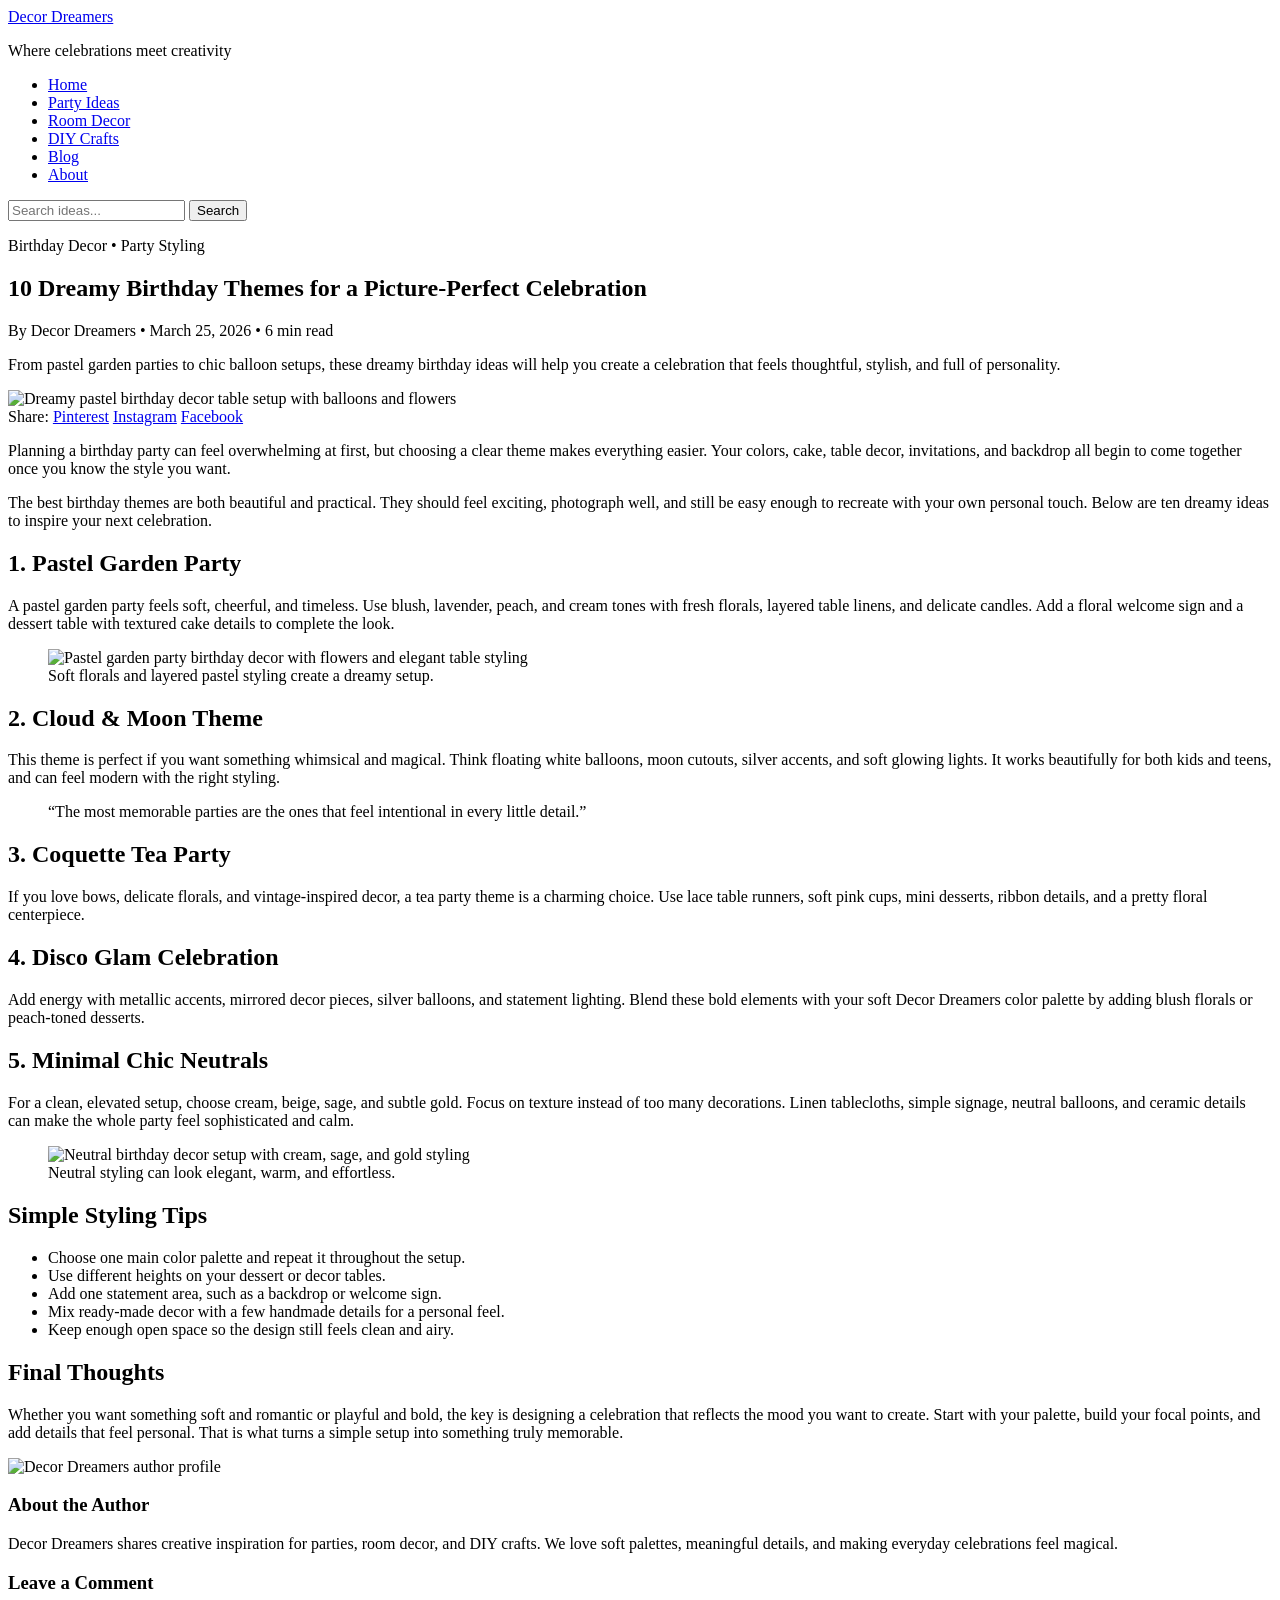
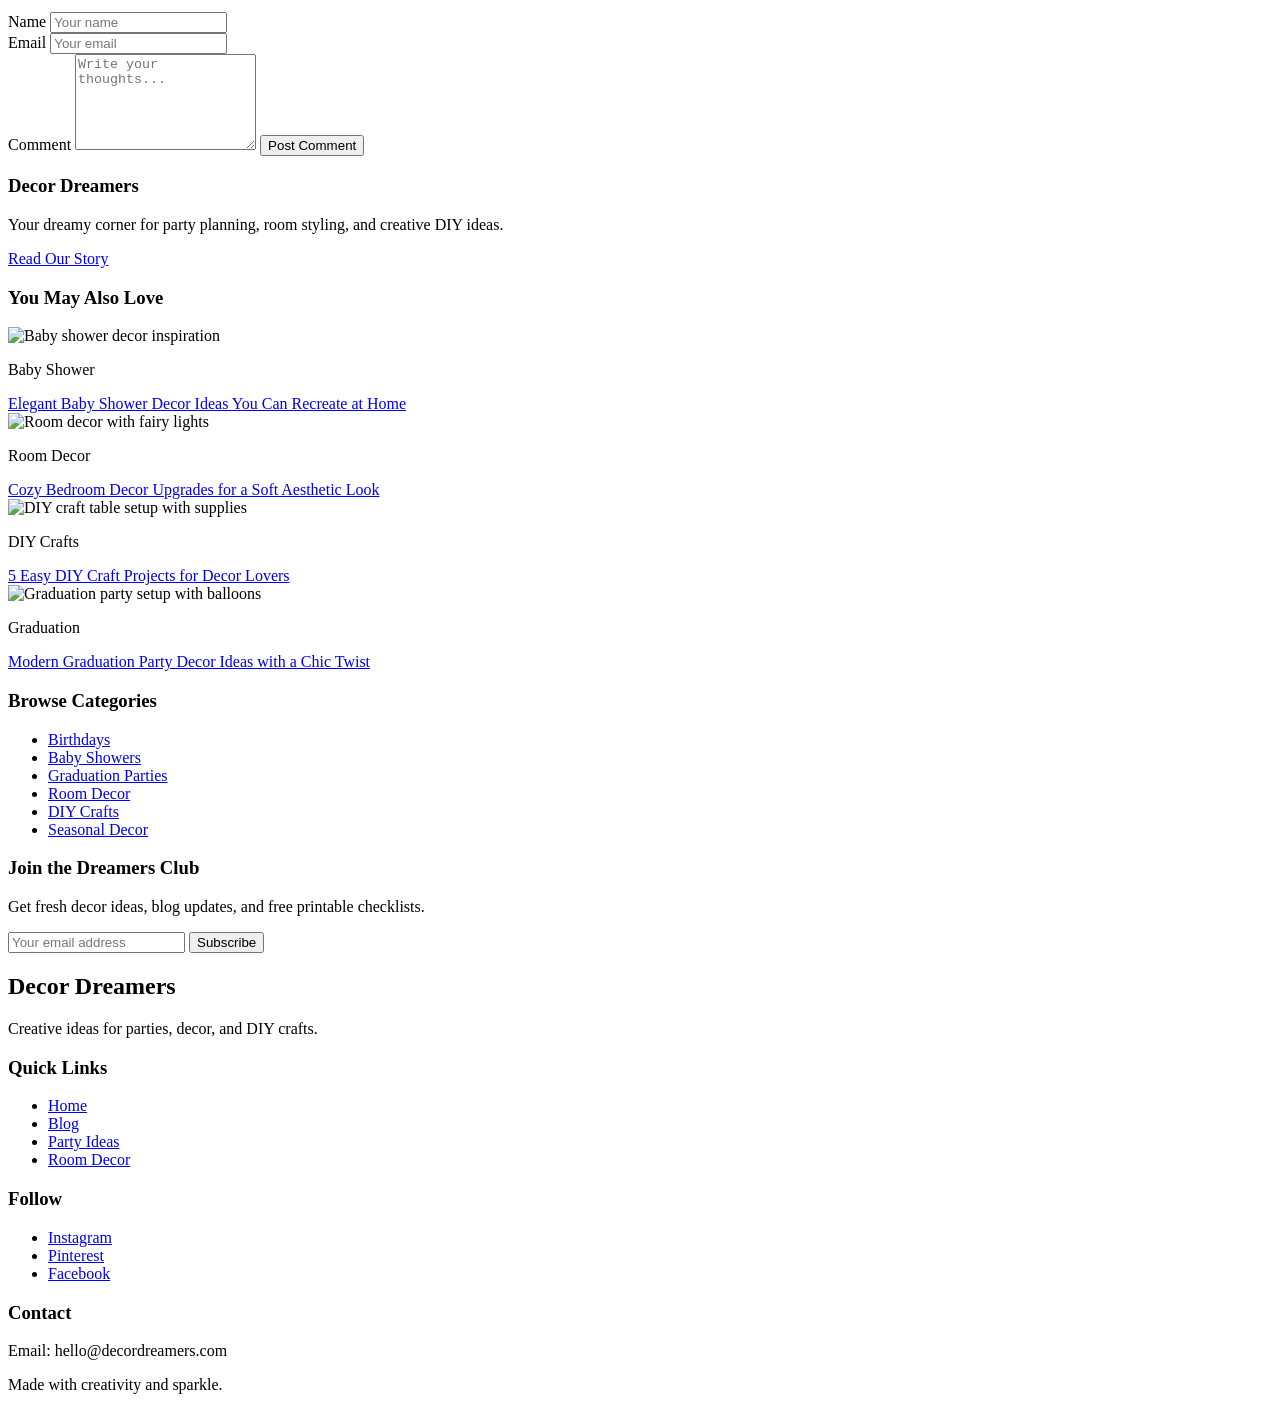
==== blogpage.html @ 5ecaca8f "Add files via upload" ====
<!DOCTYPE html>
<html lang="en">
<head>
  <meta charset="UTF-8" />
  <meta name="viewport" content="width=device-width, initial-scale=1.0" />
  <title>Decor Dreamers | Blog Post</title>

  <link rel="preconnect" href="https://fonts.googleapis.com" />
  <link rel="preconnect" href="https://fonts.gstatic.com" crossorigin />
  <link
    href="https://fonts.googleapis.com/css2?family=Great+Vibes&family=Playfair+Display:wght@500;600;700&family=Poppins:wght@300;400;500;600;700&display=swap"
    rel="stylesheet"
  />

  <link rel="stylesheet" href="blog-post.css" />
</head>
<body>
  <header class="site-header">
    <nav class="navbar">
      <div class="brand">
        <a href="index.html" class="logo">Decor Dreamers</a>
        <p class="tagline">Where celebrations meet creativity</p>
      </div>

      <ul class="nav-links">
        <li><a href="index.html">Home</a></li>
        <li><a href="#">Party Ideas</a></li>
        <li><a href="#">Room Decor</a></li>
        <li><a href="#">DIY Crafts</a></li>
        <li><a href="#">Blog</a></li>
        <li><a href="#">About</a></li>
      </ul>

      <form class="search-bar">
        <input type="search" placeholder="Search ideas..." aria-label="Search ideas" />
        <button type="submit">Search</button>
      </form>
    </nav>
  </header>

  <main class="post-page">
    <section class="post-hero">
      <div class="post-hero-content">
        <p class="eyebrow">Birthday Decor • Party Styling</p>
        <h1>10 Dreamy Birthday Themes for a Picture-Perfect Celebration</h1>
        <p class="post-meta">
          By Decor Dreamers • March 25, 2026 • 6 min read
        </p>
        <p class="post-intro">
          From pastel garden parties to chic balloon setups, these dreamy birthday
          ideas will help you create a celebration that feels thoughtful, stylish,
          and full of personality.
        </p>
      </div>

      <div class="post-hero-image">
        <img
          src="images/post-featured.jpg"
          alt="Dreamy pastel birthday decor table setup with balloons and flowers"
        />
      </div>
    </section>

    <div class="content-layout">
      <article class="blog-post">
        <div class="post-card">
          <div class="post-share">
            <span>Share:</span>
            <a href="#">Pinterest</a>
            <a href="#">Instagram</a>
            <a href="#">Facebook</a>
          </div>

          <p>
            Planning a birthday party can feel overwhelming at first, but choosing
            a clear theme makes everything easier. Your colors, cake, table decor,
            invitations, and backdrop all begin to come together once you know the
            style you want.
          </p>

          <p>
            The best birthday themes are both beautiful and practical. They should
            feel exciting, photograph well, and still be easy enough to recreate
            with your own personal touch. Below are ten dreamy ideas to inspire
            your next celebration.
          </p>

          <h2>1. Pastel Garden Party</h2>
          <p>
            A pastel garden party feels soft, cheerful, and timeless. Use blush,
            lavender, peach, and cream tones with fresh florals, layered table
            linens, and delicate candles. Add a floral welcome sign and a dessert
            table with textured cake details to complete the look.
          </p>

          <figure>
            <img
              src="images/blog-inline-1.jpg"
              alt="Pastel garden party birthday decor with flowers and elegant table styling"
            />
            <figcaption>Soft florals and layered pastel styling create a dreamy setup.</figcaption>
          </figure>

          <h2>2. Cloud & Moon Theme</h2>
          <p>
            This theme is perfect if you want something whimsical and magical.
            Think floating white balloons, moon cutouts, silver accents, and soft
            glowing lights. It works beautifully for both kids and teens, and can
            feel modern with the right styling.
          </p>

          <blockquote>
            “The most memorable parties are the ones that feel intentional in every
            little detail.”
          </blockquote>

          <h2>3. Coquette Tea Party</h2>
          <p>
            If you love bows, delicate florals, and vintage-inspired decor, a tea
            party theme is a charming choice. Use lace table runners, soft pink
            cups, mini desserts, ribbon details, and a pretty floral centerpiece.
          </p>

          <h2>4. Disco Glam Celebration</h2>
          <p>
            Add energy with metallic accents, mirrored decor pieces, silver
            balloons, and statement lighting. Blend these bold elements with your
            soft Decor Dreamers color palette by adding blush florals or peach-toned
            desserts.
          </p>

          <h2>5. Minimal Chic Neutrals</h2>
          <p>
            For a clean, elevated setup, choose cream, beige, sage, and subtle gold.
            Focus on texture instead of too many decorations. Linen tablecloths,
            simple signage, neutral balloons, and ceramic details can make the
            whole party feel sophisticated and calm.
          </p>

          <figure>
            <img
              src="images/blog-inline-2.jpg"
              alt="Neutral birthday decor setup with cream, sage, and gold styling"
            />
            <figcaption>Neutral styling can look elegant, warm, and effortless.</figcaption>
          </figure>

          <h2>Simple Styling Tips</h2>
          <ul>
            <li>Choose one main color palette and repeat it throughout the setup.</li>
            <li>Use different heights on your dessert or decor tables.</li>
            <li>Add one statement area, such as a backdrop or welcome sign.</li>
            <li>Mix ready-made decor with a few handmade details for a personal feel.</li>
            <li>Keep enough open space so the design still feels clean and airy.</li>
          </ul>

          <h2>Final Thoughts</h2>
          <p>
            Whether you want something soft and romantic or playful and bold, the
            key is designing a celebration that reflects the mood you want to create.
            Start with your palette, build your focal points, and add details that
            feel personal. That is what turns a simple setup into something truly memorable.
          </p>
        </div>

        <section class="author-box">
          <img src="images/author.jpg" alt="Decor Dreamers author profile" />
          <div>
            <h3>About the Author</h3>
            <p>
              Decor Dreamers shares creative inspiration for parties, room decor,
              and DIY crafts. We love soft palettes, meaningful details, and
              making everyday celebrations feel magical.
            </p>
          </div>
        </section>

        <section class="comment-preview">
          <h3>Leave a Comment</h3>
          <form class="comment-form">
            <div class="form-row">
              <div>
                <label for="name">Name</label>
                <input type="text" id="name" placeholder="Your name" />
              </div>
              <div>
                <label for="email">Email</label>
                <input type="email" id="email" placeholder="Your email" />
              </div>
            </div>

            <label for="message">Comment</label>
            <textarea id="message" rows="6" placeholder="Write your thoughts..."></textarea>

            <button type="submit">Post Comment</button>
          </form>
        </section>
      </article>

      <aside class="sidebar">
        <div class="sidebar-card author-mini">
          <h3>Decor Dreamers</h3>
          <p>
            Your dreamy corner for party planning, room styling, and creative DIY
            ideas.
          </p>
          <a href="#">Read Our Story</a>
        </div>

        <div class="sidebar-card related-posts">
          <h3>You May Also Love</h3>

          <article class="related-item">
            <img src="images/related-1.jpg" alt="Baby shower decor inspiration" />
            <div>
              <p class="mini-category">Baby Shower</p>
              <a href="#">Elegant Baby Shower Decor Ideas You Can Recreate at Home</a>
            </div>
          </article>

          <article class="related-item">
            <img src="images/related-2.jpg" alt="Room decor with fairy lights" />
            <div>
              <p class="mini-category">Room Decor</p>
              <a href="#">Cozy Bedroom Decor Upgrades for a Soft Aesthetic Look</a>
            </div>
          </article>

          <article class="related-item">
            <img src="images/related-3.jpg" alt="DIY craft table setup with supplies" />
            <div>
              <p class="mini-category">DIY Crafts</p>
              <a href="#">5 Easy DIY Craft Projects for Decor Lovers</a>
            </div>
          </article>

          <article class="related-item">
            <img src="images/related-4.jpg" alt="Graduation party setup with balloons" />
            <div>
              <p class="mini-category">Graduation</p>
              <a href="#">Modern Graduation Party Decor Ideas with a Chic Twist</a>
            </div>
          </article>
        </div>

        <div class="sidebar-card categories">
          <h3>Browse Categories</h3>
          <ul>
            <li><a href="#">Birthdays</a></li>
            <li><a href="#">Baby Showers</a></li>
            <li><a href="#">Graduation Parties</a></li>
            <li><a href="#">Room Decor</a></li>
            <li><a href="#">DIY Crafts</a></li>
            <li><a href="#">Seasonal Decor</a></li>
          </ul>
        </div>

        <div class="sidebar-card newsletter-box">
          <h3>Join the Dreamers Club</h3>
          <p>
            Get fresh decor ideas, blog updates, and free printable checklists.
          </p>
          <form>
            <input type="email" placeholder="Your email address" aria-label="Email address" />
            <button type="submit">Subscribe</button>
          </form>
        </div>
      </aside>
    </div>
  </main>

  <footer class="site-footer">
    <div>
      <h2>Decor Dreamers</h2>
      <p>Creative ideas for parties, decor, and DIY crafts.</p>
    </div>

    <div>
      <h3>Quick Links</h3>
      <ul>
        <li><a href="index.html">Home</a></li>
        <li><a href="#">Blog</a></li>
        <li><a href="#">Party Ideas</a></li>
        <li><a href="#">Room Decor</a></li>
      </ul>
    </div>

    <div>
      <h3>Follow</h3>
      <ul>
        <li><a href="#">Instagram</a></li>
        <li><a href="#">Pinterest</a></li>
        <li><a href="#">Facebook</a></li>
      </ul>
    </div>

    <div>
      <h3>Contact</h3>
      <p>Email: hello@decordreamers.com</p>
      <p>Made with creativity and sparkle.</p>
    </div>
  </footer>
</body>
</html>
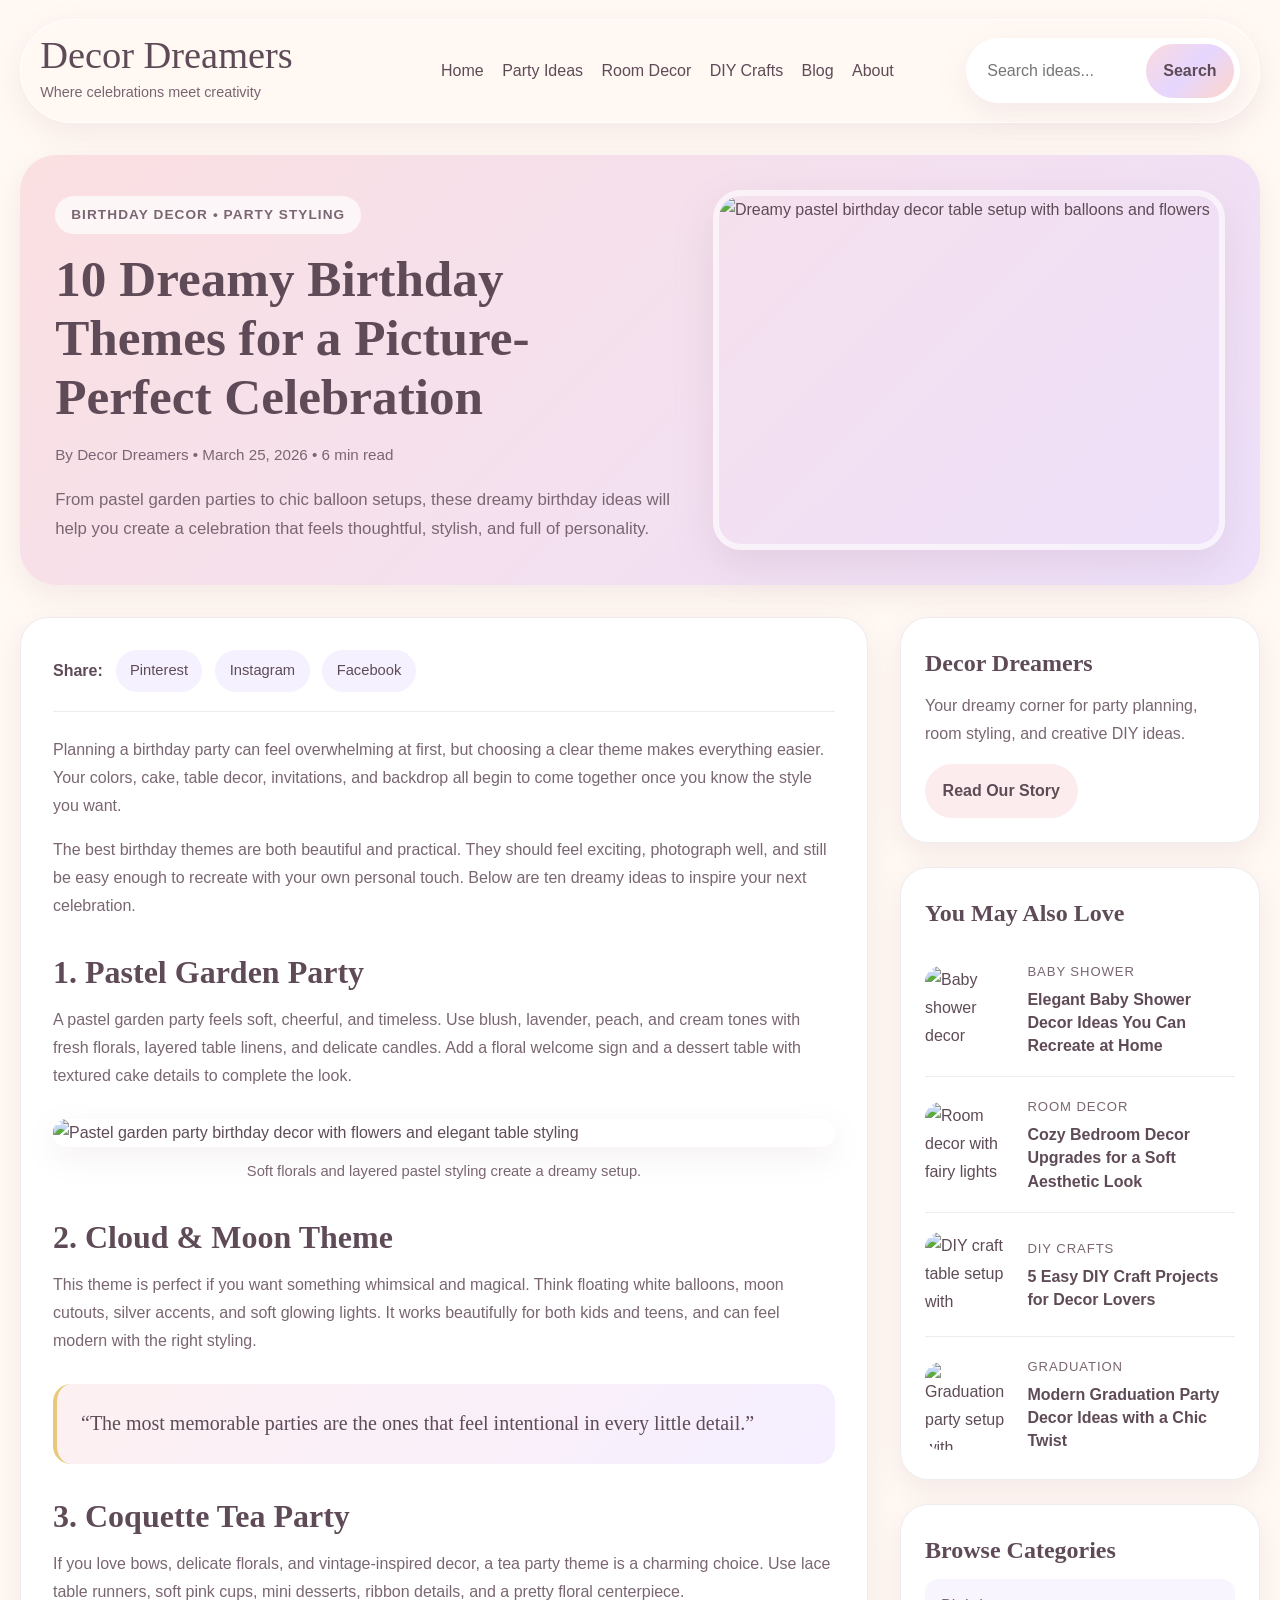
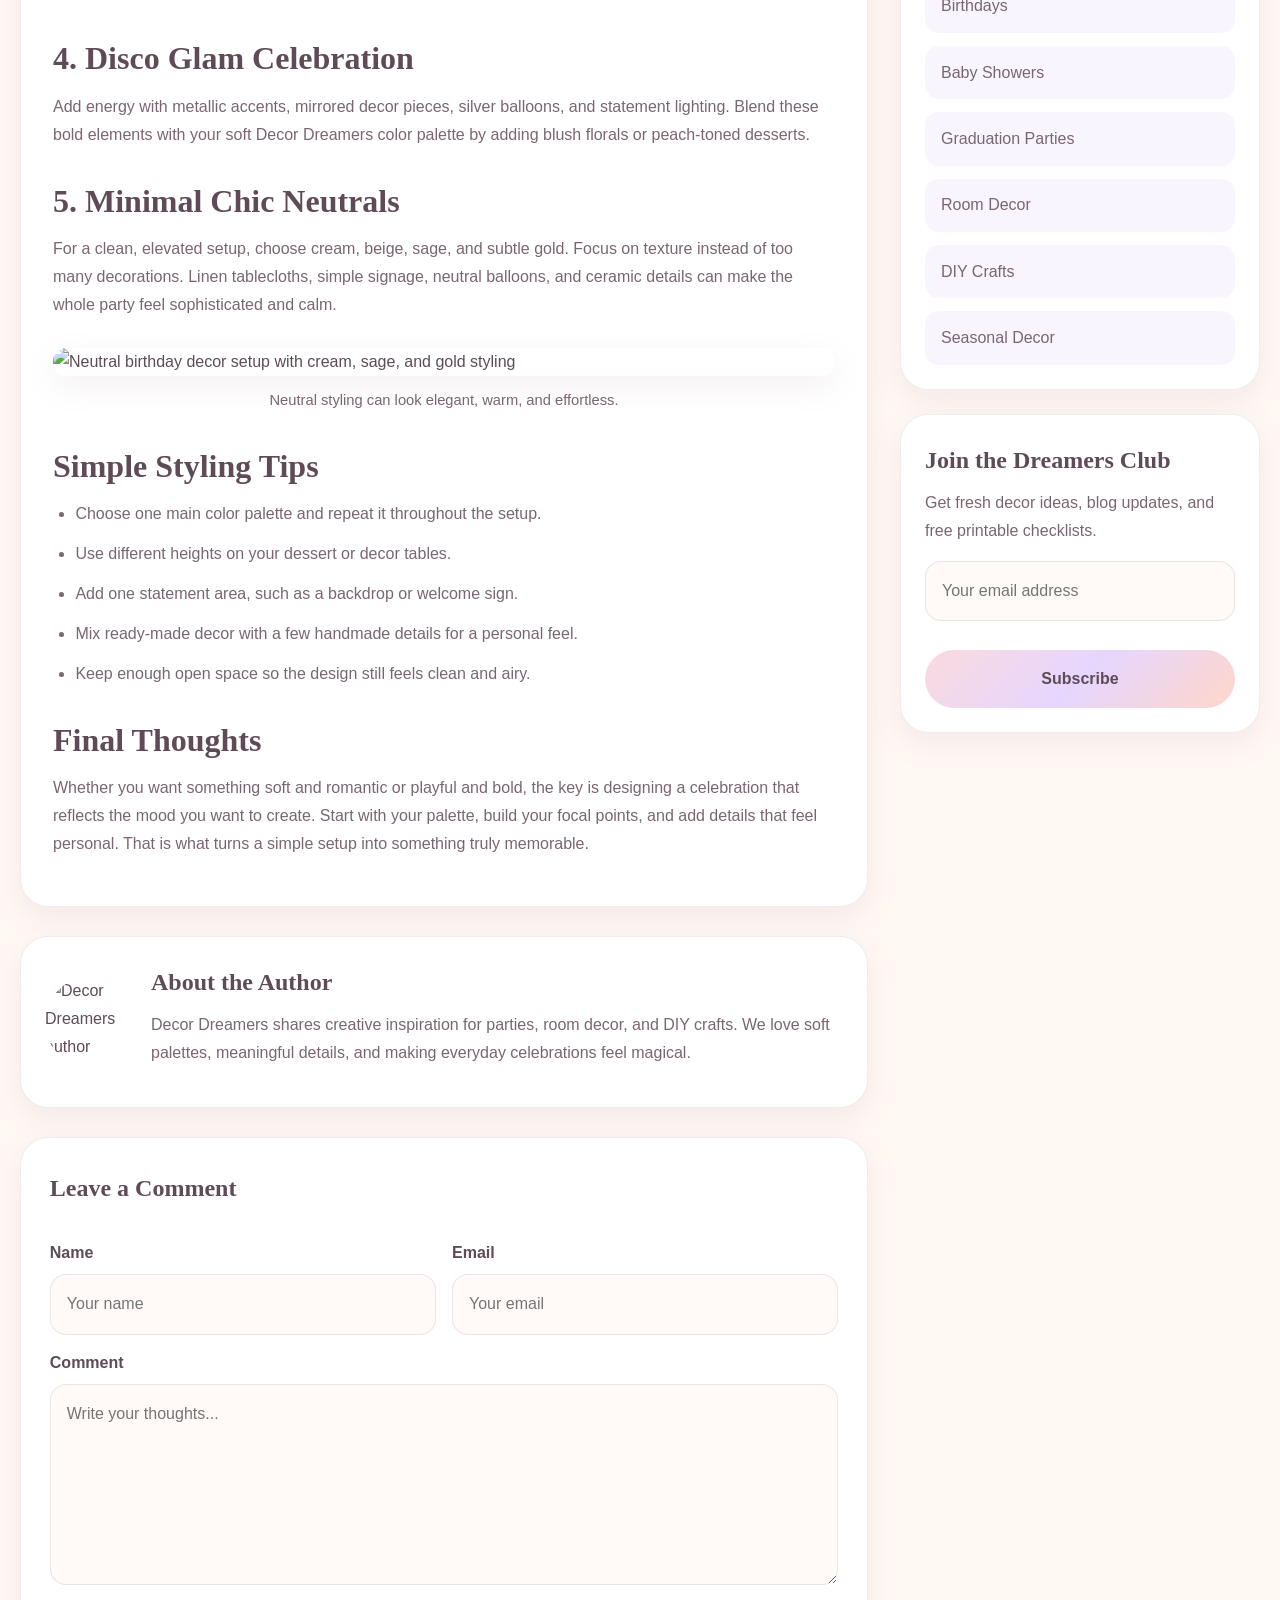
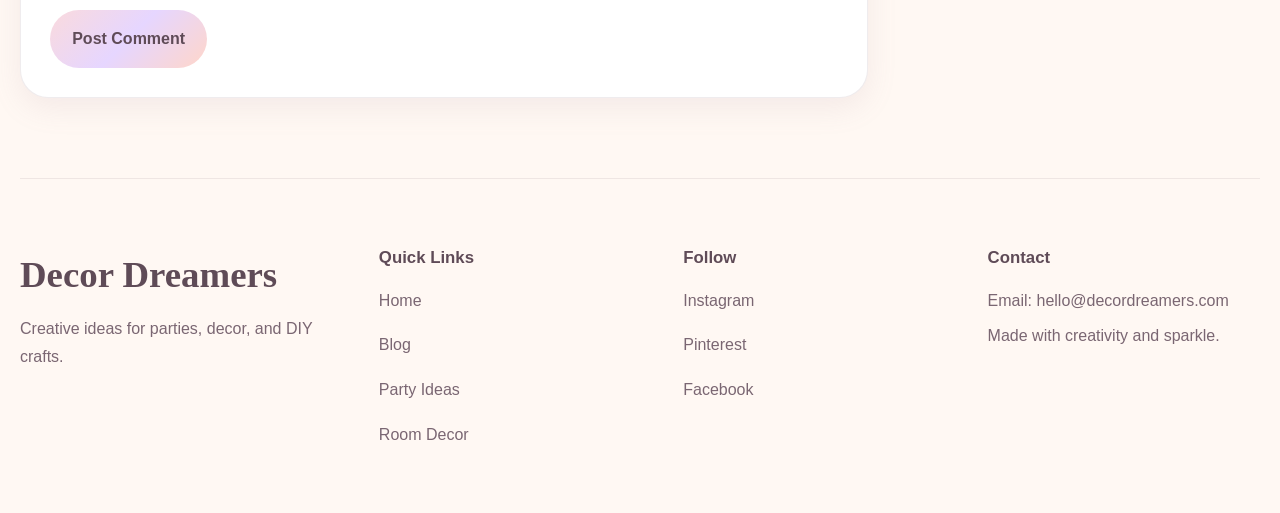
==== commit 585a53ac: "Update blogpage.html" ====
--- a/blogpage.html
+++ b/blogpage.html
@@ -12,7 +12,7 @@
     rel="stylesheet"
   />
 
-  <link rel="stylesheet" href="blog-post.css" />
+  <link rel="stylesheet" href="blogpage.css" />
 </head>
 <body>
   <header class="site-header">
@@ -301,4 +301,4 @@
     </div>
   </footer>
 </body>
-</html>+</html>
--- a/blogpage.css
+++ b/blogpage.css
@@ -0,0 +1,657 @@
+:root {
+  --blush-pink: #fadadd;
+  --lavender: #e6d6ff;
+  --peach: #ffd6c9;
+  --cream: #fff8f3;
+  --sage: #cfe8d5;
+  --gold: #e6c97a;
+
+  --text-dark: #5f4b57;
+  --text-soft: #7a6672;
+  --white: #ffffff;
+  --border-soft: rgba(95, 75, 87, 0.1);
+
+  --gradient-main: linear-gradient(135deg, #fadadd 0%, #e6d6ff 50%, #ffd6c9 100%);
+  --gradient-soft: linear-gradient(135deg, rgba(250, 218, 221, 0.8), rgba(230, 214, 255, 0.7));
+  --shadow-soft: 0 10px 30px rgba(166, 130, 152, 0.12);
+  --shadow-hover: 0 16px 40px rgba(166, 130, 152, 0.18);
+
+  --radius-lg: 28px;
+  --radius-md: 20px;
+  --radius-sm: 14px;
+  --max-width: 1240px;
+  --transition: all 0.3s ease;
+}
+
+/* Base */
+
+* {
+  margin: 0;
+  padding: 0;
+  box-sizing: border-box;
+}
+
+html {
+  scroll-behavior: smooth;
+}
+
+body {
+  font-family: "Poppins", sans-serif;
+  background: var(--cream);
+  color: var(--text-dark);
+  line-height: 1.75;
+}
+
+img {
+  max-width: 100%;
+  display: block;
+}
+
+a {
+  color: inherit;
+  text-decoration: none;
+  transition: var(--transition);
+}
+
+ul {
+  list-style: none;
+}
+
+button,
+input,
+textarea {
+  font: inherit;
+}
+
+input,
+textarea {
+  border: none;
+  outline: none;
+}
+
+.site-header,
+.post-page,
+.site-footer {
+  width: min(100% - 2rem, var(--max-width));
+  margin: 0 auto;
+}
+
+/* Header */
+
+.site-header {
+  padding-top: 1.2rem;
+}
+
+.navbar {
+  display: grid;
+  grid-template-columns: 1.2fr 2fr 1fr;
+  align-items: center;
+  gap: 1.5rem;
+  padding: 1rem 1.2rem;
+  background: rgba(255, 248, 243, 0.82);
+  border: 1px solid rgba(255, 255, 255, 0.75);
+  border-radius: 999px;
+  box-shadow: var(--shadow-soft);
+  backdrop-filter: blur(12px);
+}
+
+.logo {
+  display: inline-block;
+  font-family: "Great Vibes", cursive;
+  font-size: 2.4rem;
+  line-height: 1;
+}
+
+.tagline {
+  font-size: 0.9rem;
+  color: var(--text-soft);
+  margin-top: 0.2rem;
+}
+
+.nav-links {
+  display: flex;
+  justify-content: center;
+  flex-wrap: wrap;
+  gap: 1.15rem;
+}
+
+.nav-links a {
+  font-weight: 500;
+  position: relative;
+}
+
+.nav-links a::after {
+  content: "";
+  position: absolute;
+  left: 0;
+  bottom: -0.25rem;
+  width: 0;
+  height: 2px;
+  background: var(--gold);
+  transition: var(--transition);
+}
+
+.nav-links a:hover::after {
+  width: 100%;
+}
+
+.search-bar {
+  display: flex;
+  align-items: center;
+  background: var(--white);
+  border-radius: 999px;
+  padding: 0.35rem;
+  box-shadow: var(--shadow-soft);
+}
+
+.search-bar input {
+  width: 100%;
+  background: transparent;
+  padding: 0.8rem 1rem;
+}
+
+.search-bar button {
+  border: none;
+  border-radius: 999px;
+  padding: 0.8rem 1.1rem;
+  background: var(--gradient-main);
+  color: var(--text-dark);
+  font-weight: 600;
+  cursor: pointer;
+}
+
+/* Hero */
+
+.post-page {
+  padding: 2rem 0 5rem;
+}
+
+.post-hero {
+  display: grid;
+  grid-template-columns: 1.1fr 0.9fr;
+  gap: 2rem;
+  align-items: center;
+  background: var(--gradient-soft);
+  border-radius: 36px;
+  padding: 2.2rem;
+  box-shadow: var(--shadow-soft);
+  margin-bottom: 2rem;
+}
+
+.eyebrow {
+  display: inline-block;
+  background: rgba(255, 255, 255, 0.72);
+  padding: 0.45rem 1rem;
+  border-radius: 999px;
+  font-size: 0.85rem;
+  font-weight: 600;
+  color: var(--text-soft);
+  text-transform: uppercase;
+  letter-spacing: 0.08em;
+  margin-bottom: 1rem;
+}
+
+.post-hero h1 {
+  font-family: "Playfair Display", serif;
+  font-size: clamp(2.2rem, 4vw, 4rem);
+  line-height: 1.15;
+  margin-bottom: 1rem;
+}
+
+.post-meta {
+  color: var(--text-soft);
+  font-size: 0.95rem;
+  margin-bottom: 1rem;
+}
+
+.post-intro {
+  max-width: 650px;
+  color: var(--text-soft);
+  font-size: 1.05rem;
+}
+
+.post-hero-image img {
+  width: 100%;
+  height: 100%;
+  min-height: 360px;
+  object-fit: cover;
+  border-radius: 28px;
+  box-shadow: var(--shadow-hover);
+  border: 6px solid rgba(255, 255, 255, 0.6);
+}
+
+/* Layout */
+
+.content-layout {
+  display: grid;
+  grid-template-columns: minmax(0, 2fr) 360px;
+  gap: 2rem;
+  align-items: start;
+}
+
+/* Main article */
+
+.post-card,
+.author-box,
+.comment-preview,
+.sidebar-card {
+  background: var(--white);
+  border: 1px solid var(--border-soft);
+  border-radius: var(--radius-lg);
+  box-shadow: var(--shadow-soft);
+}
+
+.post-card {
+  padding: 2rem;
+}
+
+.post-share {
+  display: flex;
+  flex-wrap: wrap;
+  gap: 0.8rem;
+  align-items: center;
+  margin-bottom: 1.5rem;
+  padding-bottom: 1.2rem;
+  border-bottom: 1px solid var(--border-soft);
+}
+
+.post-share span {
+  font-weight: 600;
+}
+
+.post-share a {
+  background: rgba(230, 214, 255, 0.35);
+  padding: 0.5rem 0.9rem;
+  border-radius: 999px;
+  font-size: 0.92rem;
+}
+
+.post-share a:hover {
+  background: var(--lavender);
+}
+
+.blog-post h2 {
+  font-family: "Playfair Display", serif;
+  font-size: 2rem;
+  line-height: 1.25;
+  margin: 2rem 0 0.9rem;
+}
+
+.blog-post p {
+  color: var(--text-soft);
+  margin-bottom: 1rem;
+}
+
+.blog-post figure {
+  margin: 1.8rem 0;
+}
+
+.blog-post figure img {
+  width: 100%;
+  border-radius: 22px;
+  box-shadow: var(--shadow-soft);
+}
+
+.blog-post figcaption {
+  margin-top: 0.75rem;
+  color: var(--text-soft);
+  font-size: 0.92rem;
+  text-align: center;
+}
+
+.blog-post blockquote {
+  margin: 1.8rem 0;
+  padding: 1.4rem 1.5rem;
+  background: linear-gradient(135deg, rgba(250, 218, 221, 0.4), rgba(230, 214, 255, 0.4));
+  border-left: 4px solid var(--gold);
+  border-radius: 18px;
+  font-family: "Playfair Display", serif;
+  font-size: 1.25rem;
+  color: var(--text-dark);
+}
+
+.blog-post ul {
+  list-style: disc;
+  padding-left: 1.4rem;
+  color: var(--text-soft);
+}
+
+.blog-post li {
+  margin-bottom: 0.75rem;
+}
+
+/* Author */
+
+.author-box {
+  margin-top: 1.8rem;
+  padding: 1.5rem;
+  display: grid;
+  grid-template-columns: 90px 1fr;
+  gap: 1rem;
+  align-items: center;
+}
+
+.author-box img {
+  width: 90px;
+  height: 90px;
+  border-radius: 50%;
+  object-fit: cover;
+}
+
+.author-box h3,
+.comment-preview h3,
+.sidebar-card h3 {
+  font-family: "Playfair Display", serif;
+  font-size: 1.5rem;
+  margin-bottom: 0.5rem;
+}
+
+.author-box p {
+  color: var(--text-soft);
+}
+
+/* Comments */
+
+.comment-preview {
+  margin-top: 1.8rem;
+  padding: 1.8rem;
+}
+
+.comment-form {
+  margin-top: 1rem;
+}
+
+.form-row {
+  display: grid;
+  grid-template-columns: 1fr 1fr;
+  gap: 1rem;
+}
+
+.comment-form label {
+  display: block;
+  font-weight: 600;
+  margin: 0.9rem 0 0.45rem;
+}
+
+.comment-form input,
+.comment-form textarea,
+.newsletter-box input {
+  width: 100%;
+  background: #fffaf8;
+  border: 1px solid rgba(95, 75, 87, 0.12);
+  border-radius: 16px;
+  padding: 0.95rem 1rem;
+  color: var(--text-dark);
+}
+
+.comment-form textarea {
+  resize: vertical;
+}
+
+.comment-form button,
+.newsletter-box button,
+.author-mini a {
+  display: inline-block;
+  border: none;
+  cursor: pointer;
+  border-radius: 999px;
+  font-weight: 600;
+  transition: var(--transition);
+}
+
+.comment-form button,
+.newsletter-box button {
+  margin-top: 1rem;
+  padding: 0.95rem 1.4rem;
+  background: var(--gradient-main);
+  color: var(--text-dark);
+}
+
+.comment-form button:hover,
+.newsletter-box button:hover,
+.author-mini a:hover {
+  transform: translateY(-3px);
+  box-shadow: var(--shadow-hover);
+}
+
+/* Sidebar */
+
+.sidebar {
+  position: sticky;
+  top: 1rem;
+  display: grid;
+  gap: 1.5rem;
+}
+
+.sidebar-card {
+  padding: 1.5rem;
+}
+
+.author-mini p,
+.newsletter-box p,
+.categories li a,
+.related-item a,
+.related-item .mini-category {
+  color: var(--text-soft);
+}
+
+.author-mini a {
+  margin-top: 1rem;
+  padding: 0.8rem 1.1rem;
+  background: rgba(250, 218, 221, 0.5);
+}
+
+.related-posts {
+  display: grid;
+  gap: 1.2rem;
+}
+
+.related-item {
+  display: grid;
+  grid-template-columns: 88px 1fr;
+  gap: 0.9rem;
+  align-items: center;
+  padding-bottom: 1rem;
+  border-bottom: 1px solid var(--border-soft);
+}
+
+.related-item:last-child {
+  padding-bottom: 0;
+  border-bottom: none;
+}
+
+.related-item img {
+  width: 88px;
+  height: 88px;
+  object-fit: cover;
+  border-radius: 16px;
+}
+
+.mini-category {
+  font-size: 0.82rem;
+  text-transform: uppercase;
+  letter-spacing: 0.07em;
+  margin-bottom: 0.25rem;
+}
+
+.related-item a {
+  display: inline-block;
+  font-weight: 600;
+  color: var(--text-dark);
+  line-height: 1.45;
+}
+
+.related-item a:hover,
+.categories a:hover,
+.site-footer a:hover {
+  color: var(--text-dark);
+}
+
+.categories ul {
+  display: grid;
+  gap: 0.8rem;
+}
+
+.categories a {
+  display: block;
+  padding: 0.8rem 1rem;
+  background: rgba(230, 214, 255, 0.25);
+  border-radius: 14px;
+}
+
+.categories a:hover {
+  background: rgba(230, 214, 255, 0.5);
+}
+
+.newsletter-box form {
+  margin-top: 1rem;
+  display: grid;
+  gap: 0.8rem;
+}
+
+/* Footer */
+
+.site-footer {
+  padding: 4rem 0;
+  border-top: 1px solid var(--border-soft);
+  display: grid;
+  grid-template-columns: 1.2fr 1fr 1fr 1fr;
+  gap: 2rem;
+}
+
+.site-footer h2 {
+  font-family: "Great Vibes", cursive;
+  font-size: 2.3rem;
+  margin-bottom: 0.5rem;
+}
+
+.site-footer h3 {
+  margin-bottom: 0.9rem;
+  font-size: 1.05rem;
+}
+
+.site-footer p,
+.site-footer li + li {
+  margin-top: 0.45rem;
+}
+
+.site-footer ul {
+  display: grid;
+  gap: 0.6rem;
+}
+
+.site-footer p,
+.site-footer a {
+  color: var(--text-soft);
+}
+
+/* Focus */
+
+a:focus-visible,
+button:focus-visible,
+input:focus-visible,
+textarea:focus-visible {
+  outline: 3px solid rgba(230, 201, 122, 0.45);
+  outline-offset: 3px;
+}
+
+/* Responsive */
+
+@media (max-width: 1100px) {
+  .navbar {
+    grid-template-columns: 1fr;
+    border-radius: 28px;
+    text-align: center;
+  }
+
+  .nav-links {
+    justify-content: center;
+  }
+
+  .search-bar {
+    max-width: 430px;
+    margin: 0 auto;
+  }
+
+  .post-hero {
+    grid-template-columns: 1fr;
+  }
+
+  .content-layout {
+    grid-template-columns: 1fr;
+  }
+
+  .sidebar {
+    position: static;
+    grid-template-columns: repeat(2, 1fr);
+    align-items: start;
+  }
+
+  .site-footer {
+    grid-template-columns: repeat(2, 1fr);
+  }
+}
+
+@media (max-width: 768px) {
+  .post-page,
+  .site-header,
+  .site-footer {
+    width: min(100% - 1.2rem, var(--max-width));
+  }
+
+  .post-hero {
+    padding: 1.4rem;
+    border-radius: 28px;
+  }
+
+  .post-card,
+  .comment-preview,
+  .sidebar-card {
+    padding: 1.2rem;
+  }
+
+  .author-box {
+    grid-template-columns: 1fr;
+    text-align: center;
+  }
+
+  .author-box img {
+    margin: 0 auto;
+  }
+
+  .form-row,
+  .sidebar,
+  .site-footer {
+    grid-template-columns: 1fr;
+  }
+
+  .related-item {
+    grid-template-columns: 74px 1fr;
+  }
+
+  .post-hero-image img {
+    min-height: 260px;
+  }
+
+  .logo {
+    font-size: 2rem;
+  }
+}
+
+@media (max-width: 480px) {
+  .nav-links {
+    gap: 0.8rem;
+  }
+
+  .post-hero h1 {
+    font-size: 2rem;
+  }
+
+  .blog-post h2 {
+    font-size: 1.6rem;
+  }
+
+  .post-share {
+    gap: 0.6rem;
+  }
+}
